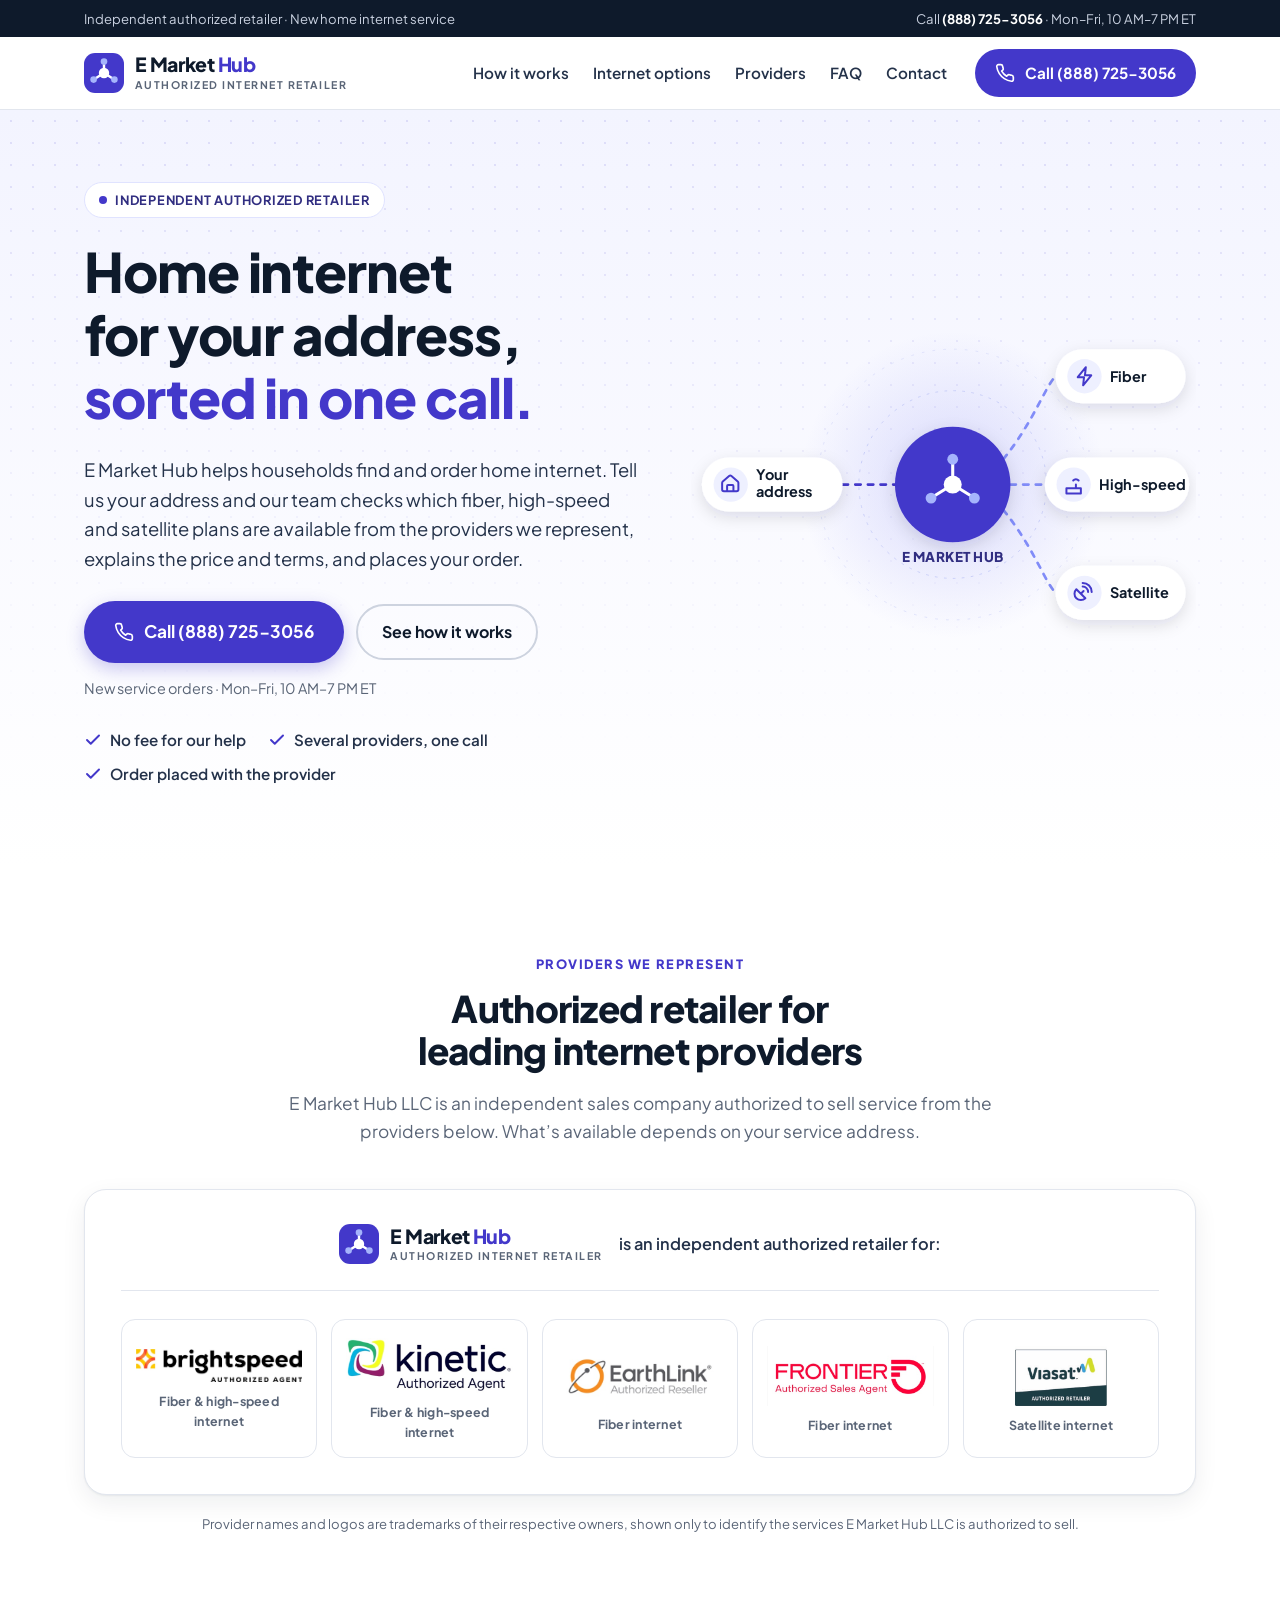
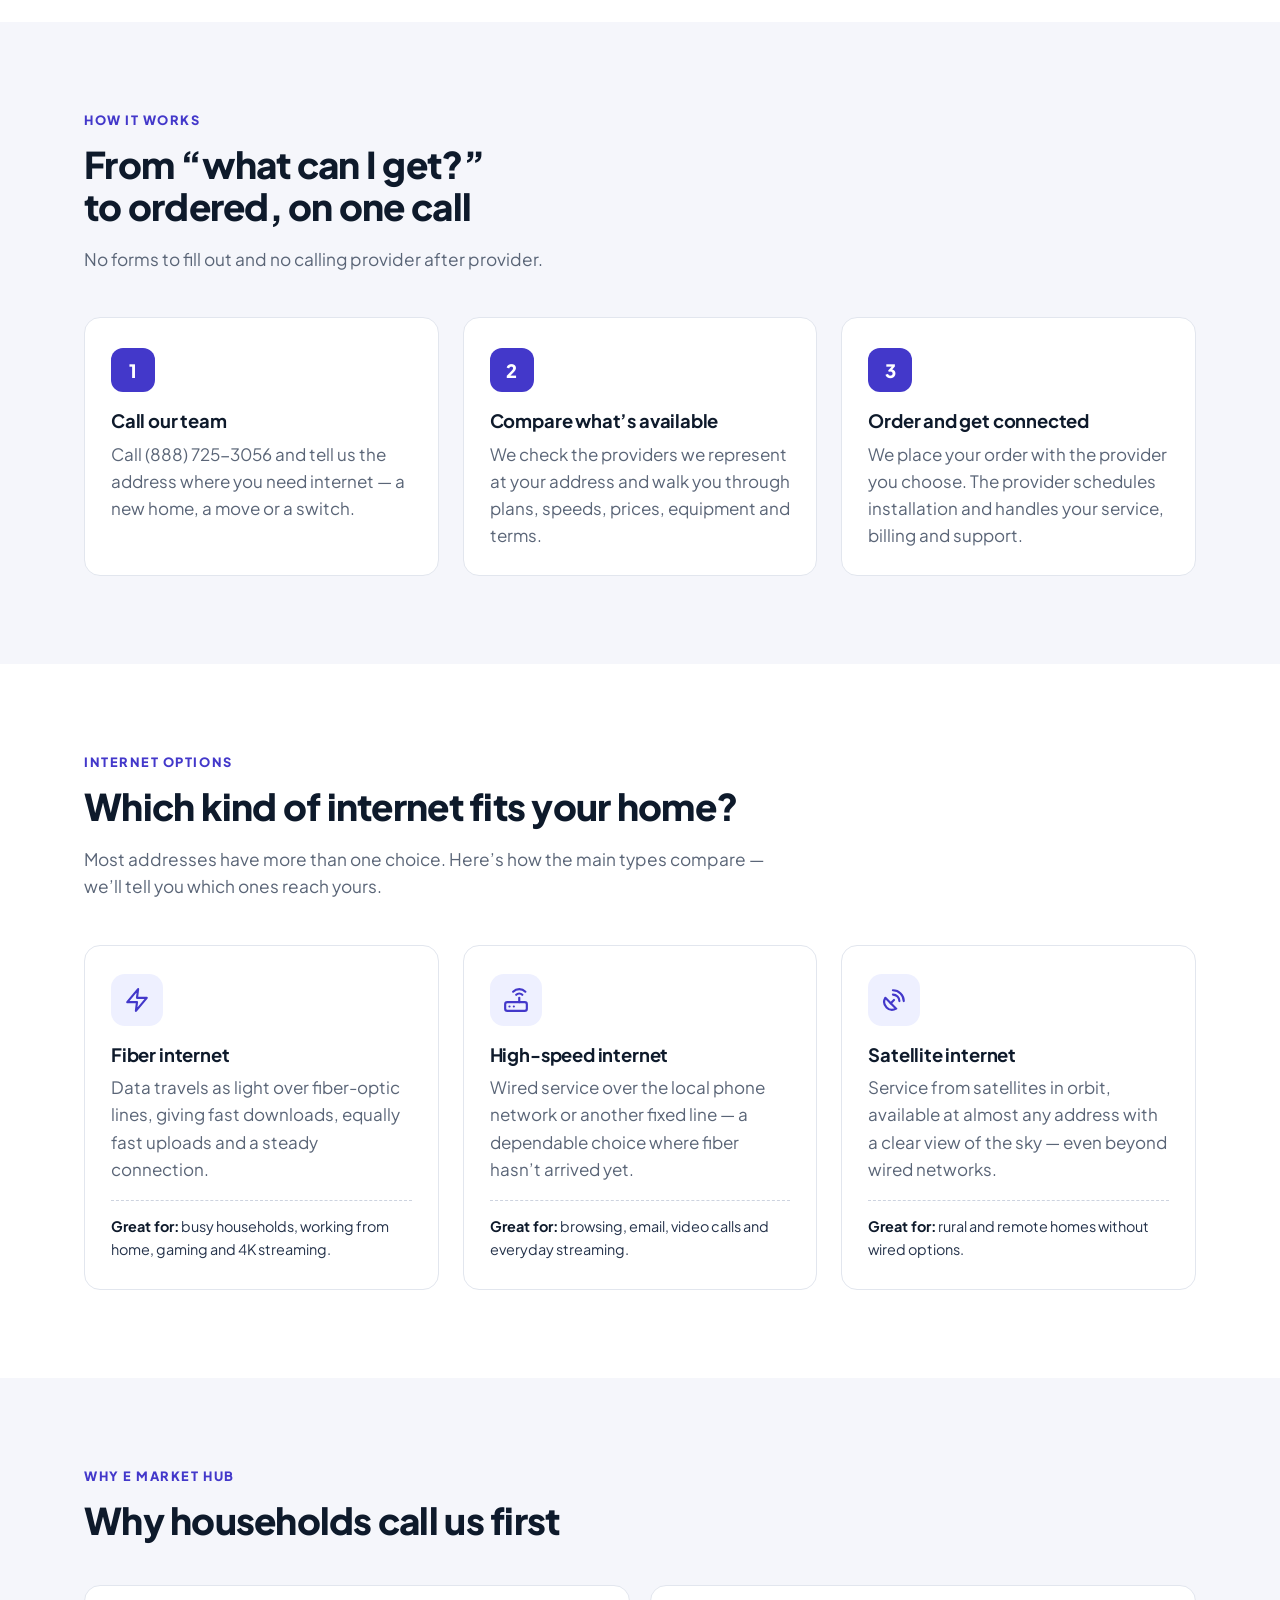
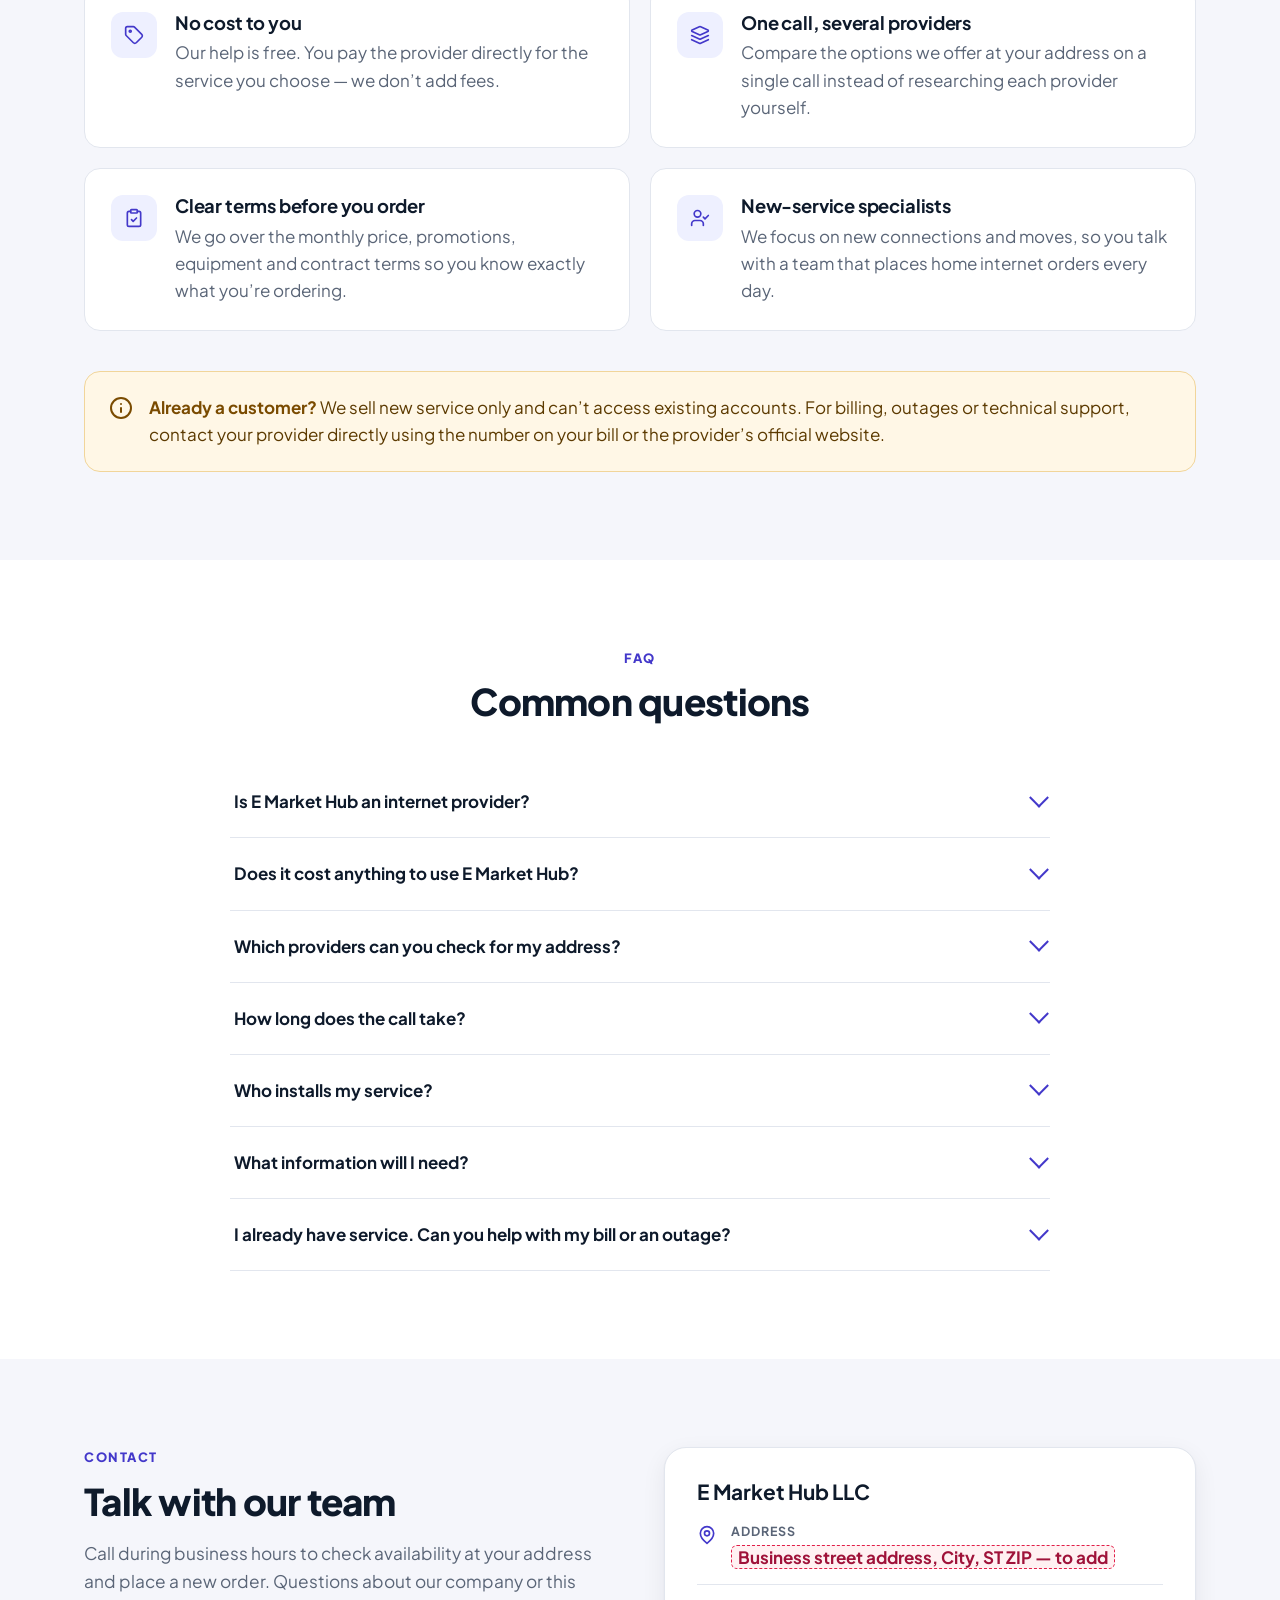
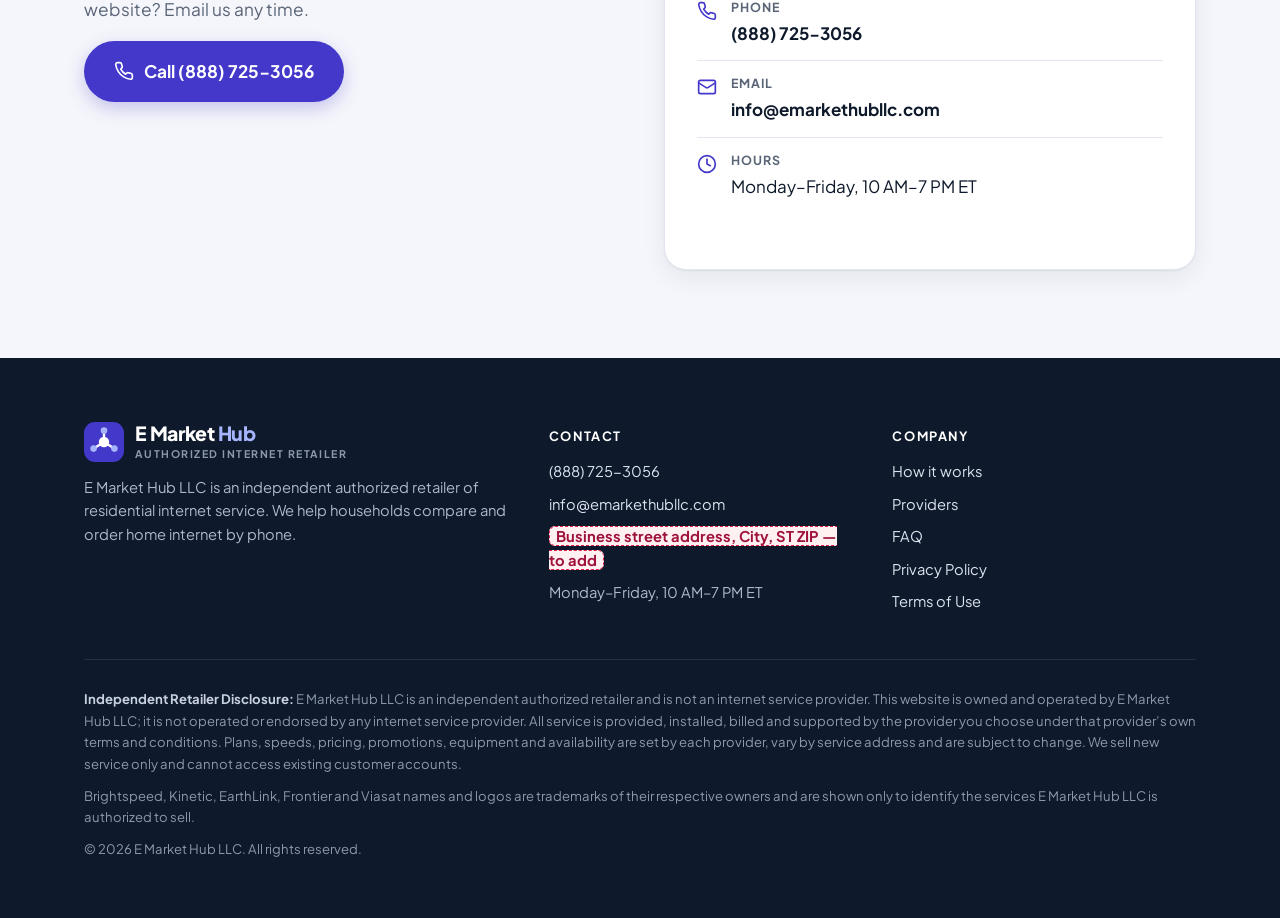
==== index.html @ 82311dfc "E Market Hub LLC retailer site (preview for PerfectVision review) Co-Authored-By: Claude Opus 5.5 <n" ====
<!doctype html>
<html lang="en">
<head>
<meta charset="utf-8">
<meta name="viewport" content="width=device-width,initial-scale=1">
<title>E Market Hub | Authorized Internet Retailer &ndash; Compare Home Internet by Phone</title>
<meta name="description" content="E Market Hub LLC is an independent authorized retailer of home internet. One call checks fiber, high-speed and satellite options at your address and places your order.">
<meta name="robots" content="noindex,nofollow">
<link rel="canonical" href="https://emarkethubllc.com/">
<meta property="og:type" content="website">
<meta property="og:site_name" content="E Market Hub">
<meta property="og:title" content="E Market Hub | Authorized Internet Retailer &ndash; Compare Home Internet by Phone">
<meta property="og:description" content="E Market Hub LLC is an independent authorized retailer of home internet. One call checks fiber, high-speed and satellite options at your address and places your order.">
<meta name="theme-color" content="#4338CA">
<link rel="icon" href="favicon.svg" type="image/svg+xml">
<link rel="preconnect" href="https://fonts.googleapis.com">
<link rel="preconnect" href="https://fonts.gstatic.com" crossorigin>
<link href="https://fonts.googleapis.com/css2?family=Plus+Jakarta+Sans:wght@400;500;600;700;800&display=swap" rel="stylesheet">
<link rel="stylesheet" href="assets/site.css?v=97d6e7c7">
</head>
<body>
<a class="skip" href="#main">Skip to content</a>
<div class="topbar"><div class="container">
  <span class="hide-sm">Independent authorized retailer &middot; New home internet service</span>
  <span>Call <a href="tel:+18887253056">(888) 725-3056</a> &middot; Mon&ndash;Fri, 10&nbsp;AM&ndash;7&nbsp;PM ET</span>
</div></div>
<header class="site-header"><div class="container">
  <a class="brand" href="index.html" aria-label="E Market Hub home"><svg viewBox="0 0 40 40" aria-hidden="true"><rect width="40" height="40" rx="11" fill="#4338CA"/><g stroke="#fff" stroke-width="2.4" stroke-linecap="round"><path d="M20 20 20 9.5M20 20 10.5 26M20 20 29.5 26"/></g><circle cx="20" cy="20" r="5.2" fill="#fff"/><g fill="#A5B4FC"><circle cx="20" cy="8.6" r="3.3"/><circle cx="9.6" cy="26.6" r="3.3"/><circle cx="30.4" cy="26.6" r="3.3"/></g></svg><span class="wm"><b>E Market <span>Hub</span></b><small>Authorized Internet Retailer</small></span></a>
  <nav class="nav" aria-label="Main">
    <a href="#how">How it works</a><a href="#options">Internet options</a><a href="#providers">Providers</a><a href="#faq">FAQ</a><a href="#contact">Contact</a>
  </nav>
  <a class="btn btn-call btn-sm" href="tel:+18887253056"><svg class="ic" viewBox="0 0 24 24" aria-hidden="true"><path d="M22 16.9v3a2 2 0 0 1-2.2 2 19.8 19.8 0 0 1-8.6-3.1 19.5 19.5 0 0 1-6-6A19.8 19.8 0 0 1 2.1 4.2 2 2 0 0 1 4.1 2h3a2 2 0 0 1 2 1.7c.1.9.4 1.8.7 2.7a2 2 0 0 1-.5 2.1L8 9.8a16 16 0 0 0 6 6l1.3-1.3a2 2 0 0 1 2.1-.5c.9.3 1.8.6 2.7.7a2 2 0 0 1 1.7 2z"/></svg><span>Call<span class="num"> (888) 725-3056</span></span></a>
</div></header>

<main id="main">
<section class="hero"><div class="container">
  <div>
    <span class="eyebrow"><i></i>Independent authorized retailer</span>
    <h1>Home internet for your address, <em>sorted in one call.</em></h1>
    <p class="lead">E Market Hub helps households find and order home internet. Tell us your address and our team checks which fiber, high-speed and satellite plans are available from the providers we represent, explains the price and terms, and places your order.</p>
    <div class="cta-row">
      <a class="btn btn-call" href="tel:+18887253056"><svg class="ic" viewBox="0 0 24 24" aria-hidden="true"><path d="M22 16.9v3a2 2 0 0 1-2.2 2 19.8 19.8 0 0 1-8.6-3.1 19.5 19.5 0 0 1-6-6A19.8 19.8 0 0 1 2.1 4.2 2 2 0 0 1 4.1 2h3a2 2 0 0 1 2 1.7c.1.9.4 1.8.7 2.7a2 2 0 0 1-.5 2.1L8 9.8a16 16 0 0 0 6 6l1.3-1.3a2 2 0 0 1 2.1-.5c.9.3 1.8.6 2.7.7a2 2 0 0 1 1.7 2z"/></svg><span>Call (888) 725-3056</span></a>
      <a class="btn btn-ghost" href="#how">See how it works</a>
    </div>
    <p class="cta-note">New service orders &middot; Mon&ndash;Fri, 10&nbsp;AM&ndash;7&nbsp;PM ET</p>
    <ul class="trust">
      <li><svg class="ic" viewBox="0 0 24 24" aria-hidden="true"><path d="M20 6 9 17l-5-5"/></svg>No fee for our help</li>
      <li><svg class="ic" viewBox="0 0 24 24" aria-hidden="true"><path d="M20 6 9 17l-5-5"/></svg>Several providers, one call</li>
      <li><svg class="ic" viewBox="0 0 24 24" aria-hidden="true"><path d="M20 6 9 17l-5-5"/></svg>Order placed with the provider</li>
    </ul>
  </div>
  <svg class="hub-art" viewBox="0 0 560 440" role="img" aria-labelledby="hubt">
  <title id="hubt">E Market Hub connects your address to fiber, high-speed and satellite internet options</title>
  <defs>
    <filter id="sh" x="-20%" y="-30%" width="140%" height="170%"><feDropShadow dx="0" dy="6" stdDeviation="9" flood-color="#0E1A2B" flood-opacity=".12"/></filter>
    <radialGradient id="glow" cx="50%" cy="50%" r="50%"><stop offset="0" stop-color="#6366F1" stop-opacity=".22"/><stop offset="1" stop-color="#6366F1" stop-opacity="0"/></radialGradient>
  </defs>
  <circle cx="290" cy="220" r="170" fill="url(#glow)"/>
  <circle cx="290" cy="220" r="104" fill="none" stroke="#C7CCF8" stroke-dasharray="3 7"/>
  <circle cx="290" cy="220" r="150" fill="none" stroke="#DDE0FB" stroke-dasharray="3 9"/>
  <g fill="none" stroke-width="3" stroke-linecap="round">
    <path class="flow" d="M168 220 H226" stroke="#4338CA"/>
    <path class="flow" d="M346 192 C380 150 392 112 404 100" stroke="#818CF8"/>
    <path class="flow" d="M354 220 H392" stroke="#818CF8"/>
    <path class="flow" d="M346 248 C380 290 392 328 404 340" stroke="#818CF8"/>
  </g>
  <g filter="url(#sh)">
    <rect x="12" y="190" width="156" height="60" rx="30" fill="#fff"/>
    <rect x="404" y="70" width="144" height="60" rx="30" fill="#fff"/>
    <rect x="392" y="190" width="160" height="60" rx="30" fill="#fff"/>
    <rect x="404" y="310" width="144" height="60" rx="30" fill="#fff"/>
    <circle cx="290" cy="220" r="64" fill="#4338CA"/>
  </g>
  <g fill="none" stroke-linecap="round" stroke-linejoin="round" stroke-width="2.2">
    <circle cx="44" cy="220" r="19" fill="#EEF0FF" stroke="none"/>
    <path d="M47.5 228v-6a1 1 0 0 0-1-1h-5a1 1 0 0 0-1 1v6M35 218.5a2 2 0 0 1 .7-1.5l7-6a2 2 0 0 1 2.6 0l7 6a2 2 0 0 1 .7 1.5V226a2 2 0 0 1-2 2H37a2 2 0 0 1-2-2z" stroke="#4338CA" transform="translate(-0.5 -0.5)"/>
    <circle cx="436" cy="100" r="19" fill="#EEF0FF" stroke="none"/>
    <path d="m437.5 90-9 11h7l-1 9 9-11h-7l1-9z" stroke="#4338CA"/>
    <circle cx="424" cy="220" r="19" fill="#EEF0FF" stroke="none"/>
    <path d="M416 224h16v6h-16zM426.5 220v4M429.5 215.5a4 4 0 0 0-6 0" stroke="#4338CA"/>
    <circle cx="436" cy="340" r="19" fill="#EEF0FF" stroke="none"/>
    <path d="M428 337a7 7 0 0 0 10 10ZM433 342l3-3M441 340a6 6 0 0 0-6-6M445 340a10 10 0 0 0-10-10" stroke="#4338CA" transform="translate(-1 -1)"/>
  </g>
  <g font-family="Plus Jakarta Sans, system-ui, sans-serif" font-weight="700" font-size="16" fill="#0E1A2B">
    <text x="72" y="215">Your</text><text x="72" y="234">address</text>
    <text x="464" y="106">Fiber</text>
    <text x="452" y="226">High-speed</text>
    <text x="464" y="346">Satellite</text>
  </g>
  <g stroke="#fff" stroke-width="3.4" stroke-linecap="round"><path d="M290 220V196M290 220 269 233M290 220 311 233"/></g>
  <circle cx="290" cy="220" r="10" fill="#fff"/>
  <g fill="#A5B4FC"><circle cx="290" cy="192" r="6"/><circle cx="266" cy="235" r="6"/><circle cx="314" cy="235" r="6"/></g>
  <text x="290" y="306" text-anchor="middle" font-family="Plus Jakarta Sans, system-ui, sans-serif" font-weight="800" font-size="15" fill="#312E81" letter-spacing=".5">E MARKET HUB</text>
</svg>
</div></section>

<section class="sec" id="providers"><div class="container">
  <div class="sec-head center">
    <span class="kicker">Providers we represent</span>
    <h2>Authorized retailer for leading internet providers</h2>
    <p>E Market Hub LLC is an independent sales company authorized to sell service from the providers below. What&rsquo;s available depends on your service address.</p>
  </div>
  <div class="endorse">
    <div class="endorse-id">
      <a class="brand" href="index.html" aria-label="E Market Hub home"><svg viewBox="0 0 40 40" aria-hidden="true"><rect width="40" height="40" rx="11" fill="#4338CA"/><g stroke="#fff" stroke-width="2.4" stroke-linecap="round"><path d="M20 20 20 9.5M20 20 10.5 26M20 20 29.5 26"/></g><circle cx="20" cy="20" r="5.2" fill="#fff"/><g fill="#A5B4FC"><circle cx="20" cy="8.6" r="3.3"/><circle cx="9.6" cy="26.6" r="3.3"/><circle cx="30.4" cy="26.6" r="3.3"/></g></svg><span class="wm"><b>E Market <span>Hub</span></b><small>Authorized Internet Retailer</small></span></a>
      <p>is an independent authorized retailer for:</p>
    </div>
    <ul class="badges">
      <li class="badge"><img src="assets/partners/brightspeed.jpg" alt="Brightspeed Authorized Agent" loading="lazy"><span>Fiber &amp; high-speed internet</span></li>
      <li class="badge"><img src="assets/partners/kinetic.jpg" alt="Kinetic Authorized Agent" loading="lazy"><span>Fiber &amp; high-speed internet</span></li>
      <li class="badge"><img src="assets/partners/earthlink.jpg" alt="EarthLink Authorized Reseller" loading="lazy"><span>Fiber internet</span></li>
      <li class="badge"><img src="assets/partners/frontier.jpg" alt="Frontier Authorized Sales Agent" loading="lazy"><span>Fiber internet</span></li>
      <li class="badge"><img src="assets/partners/viasat.jpg" alt="Viasat Authorized Retailer" loading="lazy"><span>Satellite internet</span></li>
    </ul>
  </div>
  <p class="fine" style="text-align:center">Provider names and logos are trademarks of their respective owners, shown only to identify the services E Market Hub LLC is authorized to sell.</p>
</div></section>

<section class="sec sec-soft" id="how"><div class="container">
  <div class="sec-head">
    <span class="kicker">How it works</span>
    <h2>From &ldquo;what can I get?&rdquo; to ordered, on one call</h2>
    <p>No forms to fill out and no calling provider after provider.</p>
  </div>
  <ol class="steps">
    <li class="step"><h3>Call our team</h3><p>Call (888) 725-3056 and tell us the address where you need internet &mdash; a new home, a move or a switch.</p></li>
    <li class="step"><h3>Compare what&rsquo;s available</h3><p>We check the providers we represent at your address and walk you through plans, speeds, prices, equipment and terms.</p></li>
    <li class="step"><h3>Order and get connected</h3><p>We place your order with the provider you choose. The provider schedules installation and handles your service, billing and support.</p></li>
  </ol>
</div></section>

<section class="sec" id="options"><div class="container">
  <div class="sec-head">
    <span class="kicker">Internet options</span>
    <h2>Which kind of internet fits your home?</h2>
    <p>Most addresses have more than one choice. Here&rsquo;s how the main types compare &mdash; we&rsquo;ll tell you which ones reach yours.</p>
  </div>
  <div class="types">
    <article class="type"><span class="tic"><svg class="ic" viewBox="0 0 24 24" aria-hidden="true"><path d="M13 2 3 14h9l-1 8 10-12h-9l1-8z"/></svg></span><h3>Fiber internet</h3>
      <p>Data travels as light over fiber-optic lines, giving fast downloads, equally fast uploads and a steady connection.</p>
      <p class="best"><b>Great for:</b> busy households, working from home, gaming and 4K streaming.</p></article>
    <article class="type"><span class="tic"><svg class="ic" viewBox="0 0 24 24" aria-hidden="true"><rect width="20" height="8" x="2" y="14" rx="2"/><path d="M6.01 18H6"/><path d="M10.01 18H10"/><path d="M15 10v4"/><path d="M17.84 7.17a4 4 0 0 0-5.66 0"/><path d="M20.66 4.34a8 8 0 0 0-11.31 0"/></svg></span><h3>High-speed internet</h3>
      <p>Wired service over the local phone network or another fixed line &mdash; a dependable choice where fiber hasn&rsquo;t arrived yet.</p>
      <p class="best"><b>Great for:</b> browsing, email, video calls and everyday streaming.</p></article>
    <article class="type"><span class="tic"><svg class="ic" viewBox="0 0 24 24" aria-hidden="true"><path d="M4 10a7.31 7.31 0 0 0 10 10Z"/><path d="m9 15 3-3"/><path d="M17 13a6 6 0 0 0-6-6"/><path d="M21 13A10 10 0 0 0 11 3"/></svg></span><h3>Satellite internet</h3>
      <p>Service from satellites in orbit, available at almost any address with a clear view of the sky &mdash; even beyond wired networks.</p>
      <p class="best"><b>Great for:</b> rural and remote homes without wired options.</p></article>
  </div>
</div></section>

<section class="sec sec-soft" id="why"><div class="container">
  <div class="sec-head">
    <span class="kicker">Why E Market Hub</span>
    <h2>Why households call us first</h2>
  </div>
  <div class="why">
    <div class="why-item"><span class="tic"><svg class="ic" viewBox="0 0 24 24" aria-hidden="true"><path d="M12.6 2.6A2 2 0 0 0 11.2 2H4a2 2 0 0 0-2 2v7.2a2 2 0 0 0 .6 1.4l8.7 8.7a2.4 2.4 0 0 0 3.4 0l6.6-6.6a2.4 2.4 0 0 0 0-3.4z"/><circle cx="7.5" cy="7.5" r="1.2"/></svg></span><div><h3>No cost to you</h3><p>Our help is free. You pay the provider directly for the service you choose &mdash; we don&rsquo;t add fees.</p></div></div>
    <div class="why-item"><span class="tic"><svg class="ic" viewBox="0 0 24 24" aria-hidden="true"><path d="M12.8 2.2a2 2 0 0 0-1.6 0L2.6 6.1a1 1 0 0 0 0 1.8l8.6 3.9a2 2 0 0 0 1.6 0l8.6-3.9a1 1 0 0 0 0-1.8Z"/><path d="m22 17.6-9.2 4.2a2 2 0 0 1-1.6 0L2 17.6"/><path d="m22 12.6-9.2 4.2a2 2 0 0 1-1.6 0L2 12.6"/></svg></span><div><h3>One call, several providers</h3><p>Compare the options we offer at your address on a single call instead of researching each provider yourself.</p></div></div>
    <div class="why-item"><span class="tic"><svg class="ic" viewBox="0 0 24 24" aria-hidden="true"><rect width="8" height="4" x="8" y="2" rx="1"/><path d="M16 4h2a2 2 0 0 1 2 2v14a2 2 0 0 1-2 2H6a2 2 0 0 1-2-2V6a2 2 0 0 1 2-2h2"/><path d="m9 14 2 2 4-4"/></svg></span><div><h3>Clear terms before you order</h3><p>We go over the monthly price, promotions, equipment and contract terms so you know exactly what you&rsquo;re ordering.</p></div></div>
    <div class="why-item"><span class="tic"><svg class="ic" viewBox="0 0 24 24" aria-hidden="true"><path d="M16 21v-2a4 4 0 0 0-4-4H6a4 4 0 0 0-4 4v2"/><circle cx="9" cy="7" r="4"/><path d="m16 11 2 2 4-4"/></svg></span><div><h3>New-service specialists</h3><p>We focus on new connections and moves, so you talk with a team that places home internet orders every day.</p></div></div>
  </div>
  <div class="note" role="note"><svg class="ic" viewBox="0 0 24 24" aria-hidden="true"><circle cx="12" cy="12" r="10"/><path d="M12 16v-4"/><path d="M12 8h.01"/></svg><p><strong>Already a customer?</strong> We sell new service only and can&rsquo;t access existing accounts. For billing, outages or technical support, contact your provider directly using the number on your bill or the provider&rsquo;s official website.</p></div>
</div></section>

<section class="sec" id="faq"><div class="container">
  <div class="sec-head center">
    <span class="kicker">FAQ</span>
    <h2>Common questions</h2>
  </div>
  <div class="faq">
    <details><summary>Is E Market Hub an internet provider?</summary><p>No. E Market Hub LLC is an independent authorized retailer &mdash; a sales company. The provider you choose supplies, installs, bills and supports your service under its own terms.</p></details>
    <details><summary>Does it cost anything to use E Market Hub?</summary><p>No. There is no charge for our help. You pay only the provider for the service you order, at the provider&rsquo;s own price.</p></details>
    <details><summary>Which providers can you check for my address?</summary><p>We check every provider we&rsquo;re authorized to sell, including the providers shown on this page. Which of them can serve you depends on your exact service address, so we check it on the call.</p></details>
    <details><summary>How long does the call take?</summary><p>An availability check usually takes just a few minutes. If you decide to order, we complete the order with you on the same call.</p></details>
    <details><summary>Who installs my service?</summary><p>The provider. After your order is placed, the provider confirms your installation or activation details and sets up your service.</p></details>
    <details><summary>What information will I need?</summary><p>Your service address and contact details. To place an order, providers also ask for information such as your name, phone and email, and some providers verify identity or credit before activating service.</p></details>
    <details><summary>I already have service. Can you help with my bill or an outage?</summary><p>We sell new service only and can&rsquo;t access existing accounts. For billing, outages or technical support, please contact your provider directly using the number on your bill or the provider&rsquo;s official website.</p></details>
  </div>
</div></section>

<section class="sec sec-soft" id="contact"><div class="container contact">
  <div>
    <span class="kicker">Contact</span>
    <h2>Talk with our team</h2>
    <p class="lead">Call during business hours to check availability at your address and place a new order. Questions about our company or this website? Email us any time.</p>
    <a class="btn btn-call" href="tel:+18887253056"><svg class="ic" viewBox="0 0 24 24" aria-hidden="true"><path d="M22 16.9v3a2 2 0 0 1-2.2 2 19.8 19.8 0 0 1-8.6-3.1 19.5 19.5 0 0 1-6-6A19.8 19.8 0 0 1 2.1 4.2 2 2 0 0 1 4.1 2h3a2 2 0 0 1 2 1.7c.1.9.4 1.8.7 2.7a2 2 0 0 1-.5 2.1L8 9.8a16 16 0 0 0 6 6l1.3-1.3a2 2 0 0 1 2.1-.5c.9.3 1.8.6 2.7.7a2 2 0 0 1 1.7 2z"/></svg><span>Call (888) 725-3056</span></a>
  </div>
  <div class="card">
    <h3>E Market Hub LLC</h3>
    <ul class="clist">
      <li><svg class="ic" viewBox="0 0 24 24" aria-hidden="true"><path d="M20 10c0 6-8 12-8 12s-8-6-8-12a8 8 0 0 1 16 0Z"/><circle cx="12" cy="10" r="3"/></svg><div><b>Address</b><span class="todo">Business street address, City, ST ZIP &mdash; to add</span></div></li>
      <li><svg class="ic" viewBox="0 0 24 24" aria-hidden="true"><path d="M22 16.9v3a2 2 0 0 1-2.2 2 19.8 19.8 0 0 1-8.6-3.1 19.5 19.5 0 0 1-6-6A19.8 19.8 0 0 1 2.1 4.2 2 2 0 0 1 4.1 2h3a2 2 0 0 1 2 1.7c.1.9.4 1.8.7 2.7a2 2 0 0 1-.5 2.1L8 9.8a16 16 0 0 0 6 6l1.3-1.3a2 2 0 0 1 2.1-.5c.9.3 1.8.6 2.7.7a2 2 0 0 1 1.7 2z"/></svg><div><b>Phone</b><a href="tel:+18887253056">(888) 725-3056</a></div></li>
      <li><svg class="ic" viewBox="0 0 24 24" aria-hidden="true"><rect width="20" height="16" x="2" y="4" rx="2"/><path d="m22 7-8.97 5.7a1.94 1.94 0 0 1-2.06 0L2 7"/></svg><div><b>Email</b><a href="mailto:info@emarkethubllc.com">info@emarkethubllc.com</a></div></li>
      <li><svg class="ic" viewBox="0 0 24 24" aria-hidden="true"><circle cx="12" cy="12" r="10"/><path d="M12 6v6l4 2"/></svg><div><b>Hours</b>Monday&ndash;Friday, 10&nbsp;AM&ndash;7&nbsp;PM ET</div></li>
    </ul>
  </div>
</div></section>
</main>
<footer class="site-footer"><div class="container">
  <div class="foot-top">
    <div>
      <a class="brand" href="index.html" aria-label="E Market Hub home"><svg viewBox="0 0 40 40" aria-hidden="true"><rect width="40" height="40" rx="11" fill="#4338CA"/><g stroke="#fff" stroke-width="2.4" stroke-linecap="round"><path d="M20 20 20 9.5M20 20 10.5 26M20 20 29.5 26"/></g><circle cx="20" cy="20" r="5.2" fill="#fff"/><g fill="#A5B4FC"><circle cx="20" cy="8.6" r="3.3"/><circle cx="9.6" cy="26.6" r="3.3"/><circle cx="30.4" cy="26.6" r="3.3"/></g></svg><span class="wm"><b>E Market <span>Hub</span></b><small>Authorized Internet Retailer</small></span></a>
      <p>E Market Hub LLC is an independent authorized retailer of residential internet service. We help households compare and order home internet by phone.</p>
    </div>
    <div>
      <h4>Contact</h4>
      <ul>
        <li><a href="tel:+18887253056">(888) 725-3056</a></li>
        <li><a href="mailto:info@emarkethubllc.com">info@emarkethubllc.com</a></li>
        <li><span class="todo">Business street address, City, ST ZIP &mdash; to add</span></li>
        <li>Monday&ndash;Friday, 10&nbsp;AM&ndash;7&nbsp;PM ET</li>
      </ul>
    </div>
    <div>
      <h4>Company</h4>
      <ul>
        <li><a href="index.html#how">How it works</a></li>
        <li><a href="index.html#providers">Providers</a></li>
        <li><a href="index.html#faq">FAQ</a></li>
        <li><a href="privacy.html">Privacy Policy</a></li>
        <li><a href="terms.html">Terms of Use</a></li>
      </ul>
    </div>
  </div>
  <div class="disclose">
    <p><strong>Independent Retailer Disclosure:</strong> E Market Hub LLC is an independent authorized retailer and is not an internet service provider. This website is owned and operated by E Market Hub LLC; it is not operated or endorsed by any internet service provider. All service is provided, installed, billed and supported by the provider you choose under that provider&rsquo;s own terms and conditions. Plans, speeds, pricing, promotions, equipment and availability are set by each provider, vary by service address and are subject to change. We sell new service only and cannot access existing customer accounts.</p>
    <p>Brightspeed, Kinetic, EarthLink, Frontier and Viasat names and logos are trademarks of their respective owners and are shown only to identify the services E Market Hub LLC is authorized to sell.</p>
    <p>&copy; 2026 E Market Hub LLC. All rights reserved.</p>
  </div>
</div></footer>
<div class="callbar"><a class="btn btn-call" href="tel:+18887253056"><svg class="ic" viewBox="0 0 24 24" aria-hidden="true"><path d="M22 16.9v3a2 2 0 0 1-2.2 2 19.8 19.8 0 0 1-8.6-3.1 19.5 19.5 0 0 1-6-6A19.8 19.8 0 0 1 2.1 4.2 2 2 0 0 1 4.1 2h3a2 2 0 0 1 2 1.7c.1.9.4 1.8.7 2.7a2 2 0 0 1-.5 2.1L8 9.8a16 16 0 0 0 6 6l1.3-1.3a2 2 0 0 1 2.1-.5c.9.3 1.8.6 2.7.7a2 2 0 0 1 1.7 2z"/></svg><span>Call (888) 725-3056</span></a></div>
</body>
</html>
---- assets/site.css ----
/* E Market Hub LLC — retailer brand stylesheet (own identity; not modeled on any provider's look) */
:root{
  --ink:#0E1A2B; --ink-2:#24324A; --muted:#5A6577; --line:#E2E6EE; --line-2:#CDD3DF;
  --bg:#FFFFFF; --bg-soft:#F5F6FB; --bg-tint:#EEF0FF;
  --brand:#4338CA; --brand-dark:#3730A3; --brand-ink:#312E81; --brand-soft:#E0E3FF;
  --note:#FFF7E6; --note-line:#F1D59A; --note-ink:#7A4B00;
  --radius:16px; --shadow:0 1px 2px rgba(14,26,43,.06),0 8px 24px rgba(14,26,43,.07);
  --font:'Plus Jakarta Sans',system-ui,-apple-system,'Segoe UI',Roboto,Arial,sans-serif;
}
*{box-sizing:border-box}
html{scroll-behavior:smooth;-webkit-text-size-adjust:100%}
body{margin:0;background:var(--bg);color:var(--ink);font-family:var(--font);font-size:17px;line-height:1.6;-webkit-font-smoothing:antialiased;overflow-x:hidden}
img{max-width:100%;height:auto;display:block}
a{color:var(--brand)}
h1,h2,h3{line-height:1.15;letter-spacing:-.02em;margin:0 0 .5em;text-wrap:balance}
h1{font-size:clamp(2.1rem,4.6vw,3.4rem);font-weight:800}
h2{font-size:clamp(1.65rem,3vw,2.3rem);font-weight:800}
h3{font-size:1.15rem;font-weight:700;letter-spacing:-.01em}
p{margin:0 0 1em}
.container{width:100%;max-width:1160px;margin:0 auto;padding:0 24px}
.ic{width:20px;height:20px;flex:none;fill:none;stroke:currentColor;stroke-width:2;stroke-linecap:round;stroke-linejoin:round}
.skip{position:absolute;left:-999px;top:8px;background:var(--ink);color:#fff;padding:8px 14px;border-radius:8px;z-index:100}
.skip:focus{left:8px}
:focus-visible{outline:3px solid var(--brand);outline-offset:3px;border-radius:6px}

/* Top bar + header */
.topbar{background:var(--ink);color:#C9D1E0;font-size:.82rem}
.topbar .container{display:flex;justify-content:space-between;gap:16px;padding-top:8px;padding-bottom:8px}
.topbar a{color:#fff;font-weight:700;text-decoration:none}
.site-header{position:sticky;top:0;z-index:50;background:rgba(255,255,255,.92);backdrop-filter:saturate(1.4) blur(10px);-webkit-backdrop-filter:saturate(1.4) blur(10px);border-bottom:1px solid var(--line)}
.site-header .container{display:flex;align-items:center;gap:28px;height:72px}
.brand{display:flex;align-items:center;gap:11px;text-decoration:none;color:var(--ink);flex:none}
.brand svg{width:40px;height:40px;flex:none}
.brand .wm{display:flex;flex-direction:column;line-height:1}
.brand .wm b{font-size:1.22rem;font-weight:800;letter-spacing:-.03em}
.brand .wm b span{color:var(--brand)}
.brand .wm small{font-size:.66rem;font-weight:700;letter-spacing:.14em;text-transform:uppercase;color:var(--muted);margin-top:5px}
.nav{display:flex;gap:24px;margin-left:auto}
.nav a{color:var(--ink-2);text-decoration:none;font-weight:600;font-size:.95rem;white-space:nowrap}
.nav a:hover{color:var(--brand)}

/* Buttons */
.btn{display:inline-flex;align-items:center;justify-content:center;gap:10px;font-family:inherit;font-weight:700;text-decoration:none;border-radius:999px;border:2px solid transparent;cursor:pointer;transition:background .15s,color .15s,border-color .15s,transform .15s;white-space:nowrap}
.btn-call{background:var(--brand);color:#fff;padding:15px 28px;font-size:1.08rem;box-shadow:0 6px 18px rgba(67,56,202,.28)}
.btn-call:hover{background:var(--brand-dark);transform:translateY(-1px)}
.btn-ghost{background:transparent;color:var(--ink);border-color:var(--line-2);padding:13px 24px;font-size:1rem}
.btn-ghost:hover{border-color:var(--ink)}
.btn-sm{padding:10px 18px;font-size:.95rem;box-shadow:none}

/* Hero */
.hero{position:relative;background:linear-gradient(180deg,#F3F4FF 0%,#FFFFFF 100%);overflow:hidden}
.hero::before{content:"";position:absolute;inset:0;background-image:radial-gradient(rgba(67,56,202,.13) 1px,transparent 1px);background-size:22px 22px;-webkit-mask-image:linear-gradient(180deg,#000 0%,transparent 85%);mask-image:linear-gradient(180deg,#000 0%,transparent 85%);pointer-events:none}
.hero .container{position:relative;display:grid;grid-template-columns:1.05fr .95fr;gap:48px;align-items:center;padding-top:72px;padding-bottom:80px}
.eyebrow{display:inline-flex;align-items:center;gap:8px;background:#fff;border:1px solid var(--brand-soft);color:var(--brand-ink);font-weight:700;font-size:.8rem;letter-spacing:.06em;text-transform:uppercase;padding:7px 14px;border-radius:999px;margin-bottom:22px}
.eyebrow i{width:8px;height:8px;border-radius:50%;background:var(--brand);display:block}
.hero h1 em{font-style:normal;color:var(--brand)}
.hero .lead{font-size:1.15rem;color:var(--ink-2);max-width:560px;margin-bottom:28px}
.cta-row{display:flex;flex-wrap:wrap;gap:12px;align-items:center}
.cta-note{margin:14px 0 0;font-size:.9rem;color:var(--muted)}
.trust{list-style:none;padding:0;margin:28px 0 0;display:flex;flex-wrap:wrap;gap:10px 22px}
.trust li{display:flex;align-items:center;gap:8px;font-weight:600;font-size:.95rem;color:var(--ink-2)}
.trust .ic{width:18px;height:18px;color:var(--brand);stroke-width:2.6}
.hub-art{width:100%;max-width:560px;justify-self:end}
.hub-art .flow{stroke-dasharray:6 8;animation:flow 1.6s linear infinite}
@keyframes flow{to{stroke-dashoffset:-28}}
@media (prefers-reduced-motion:reduce){.hub-art .flow{animation:none}html{scroll-behavior:auto}}

/* Sections */
section{scroll-margin-top:84px}
.sec{padding:88px 0}
.sec-soft{background:var(--bg-soft)}
.sec-head{max-width:720px;margin:0 0 44px}
.sec-head.center{margin-left:auto;margin-right:auto;text-align:center}
.kicker{display:block;font-size:.8rem;font-weight:800;letter-spacing:.12em;text-transform:uppercase;color:var(--brand);margin-bottom:12px}
.sec-head p{color:var(--muted);font-size:1.08rem;margin:0}

/* Authorized providers */
.endorse{background:#fff;border:1px solid var(--line);border-radius:22px;padding:34px 36px 36px;box-shadow:var(--shadow)}
.endorse-id{display:flex;align-items:center;justify-content:center;flex-wrap:wrap;gap:10px 16px;padding-bottom:26px;margin-bottom:28px;border-bottom:1px solid var(--line)}
.endorse-id p{margin:0;color:var(--ink-2);font-weight:600;font-size:1.02rem}
.badges{display:flex;flex-wrap:wrap;justify-content:center;gap:14px;list-style:none;padding:0;margin:0}
.badge{flex:1 1 170px;max-width:205px;display:flex;flex-direction:column;align-items:center;justify-content:center;gap:10px;border:1px solid var(--line);border-radius:14px;padding:18px 14px 14px;background:#fff;min-height:132px}
.badge img{max-height:60px;width:auto;max-width:100%;object-fit:contain}
.badge span{font-size:.78rem;font-weight:700;color:var(--muted);text-align:center;letter-spacing:.02em}
.fine{font-size:.82rem;color:var(--muted);margin:18px 0 0}

/* Steps */
.steps{display:grid;grid-template-columns:repeat(3,1fr);gap:24px;counter-reset:s;list-style:none;padding:0;margin:0}
.step{position:relative;background:#fff;border:1px solid var(--line);border-radius:var(--radius);padding:30px 26px 26px}
.step::before{counter-increment:s;content:counter(s);display:grid;place-items:center;width:44px;height:44px;border-radius:12px;background:var(--brand);color:#fff;font-weight:800;font-size:1.15rem;margin-bottom:18px}
.step p{color:var(--muted);margin:0}

/* Internet types */
.types{display:grid;grid-template-columns:repeat(3,1fr);gap:24px}
.type{background:#fff;border:1px solid var(--line);border-radius:var(--radius);padding:28px 26px;display:flex;flex-direction:column}
.type .tic{display:grid;place-items:center;width:52px;height:52px;border-radius:14px;background:var(--bg-tint);color:var(--brand);margin-bottom:18px}
.type .tic .ic{width:26px;height:26px}
.type p{color:var(--muted)}
.type .best{margin-top:auto;padding-top:14px;border-top:1px dashed var(--line-2);font-size:.9rem;color:var(--ink-2);margin-bottom:0}
.type .best b{color:var(--ink)}

/* Why */
.why{display:grid;grid-template-columns:repeat(2,1fr);gap:20px}
.why-item{display:flex;gap:18px;background:#fff;border:1px solid var(--line);border-radius:var(--radius);padding:26px}
.why-item .tic{display:grid;place-items:center;width:46px;height:46px;border-radius:12px;background:var(--bg-tint);color:var(--brand);flex:none}
.why-item p{color:var(--muted);margin:0}
.why-item h3{margin-bottom:.35em}

/* Existing-customer note */
.note{display:flex;gap:16px;align-items:flex-start;background:var(--note);border:1px solid var(--note-line);color:var(--note-ink);border-radius:var(--radius);padding:22px 24px;margin-top:40px}
.note .ic{width:24px;height:24px;margin-top:2px}
.note p{margin:0;color:#5C3A00}
.note strong{color:var(--note-ink)}

/* FAQ */
.faq{max-width:820px;margin:0 auto}
.faq details{border-bottom:1px solid var(--line)}
.faq summary{list-style:none;cursor:pointer;display:flex;justify-content:space-between;align-items:center;gap:20px;padding:22px 4px;font-weight:700;font-size:1.06rem}
.faq summary::-webkit-details-marker{display:none}
.faq summary::after{content:"";width:12px;height:12px;flex:none;border-right:2.5px solid var(--brand);border-bottom:2.5px solid var(--brand);transform:rotate(45deg) translate(-3px,-3px);transition:transform .2s}
.faq details[open] summary::after{transform:rotate(-135deg) translate(-3px,-3px)}
.faq details p{color:var(--muted);padding:0 4px 22px;margin:0;max-width:720px}

/* Contact */
.contact{display:grid;grid-template-columns:1fr 1fr;gap:48px;align-items:start}
.contact .lead{color:var(--muted);font-size:1.08rem}
.card{background:#fff;border:1px solid var(--line);border-radius:22px;padding:32px;box-shadow:var(--shadow)}
.card h3{font-size:1.3rem;margin-bottom:18px}
.clist{list-style:none;padding:0;margin:0 0 24px}
.clist li{display:flex;gap:14px;padding:13px 0;border-top:1px solid var(--line)}
.clist li:first-child{border-top:0;padding-top:0}
.clist .ic{color:var(--brand);margin-top:3px}
.clist b{display:block;font-size:.78rem;letter-spacing:.08em;text-transform:uppercase;color:var(--muted);margin-bottom:2px}
.clist a{color:var(--ink);font-weight:700;text-decoration:none}
.clist a:hover{color:var(--brand)}
.todo{background:#FFF1F2;border:1px dashed #E11D48;color:#9F1239;border-radius:6px;padding:0 6px;font-weight:700}

/* Footer */
.site-footer{background:var(--ink);color:#AEB8CA;padding:64px 0 48px;font-size:.92rem}
.foot-top{display:grid;grid-template-columns:1.4fr 1fr 1fr;gap:40px;padding-bottom:36px;border-bottom:1px solid rgba(255,255,255,.1)}
.site-footer .brand{color:#fff;margin-bottom:14px}
.site-footer .brand .wm small{color:#8D98AE}
.site-footer .brand .wm b span{color:#A5B4FC}
.site-footer h4{color:#fff;font-size:.8rem;letter-spacing:.12em;text-transform:uppercase;margin:4px 0 14px}
.site-footer ul{list-style:none;padding:0;margin:0}
.site-footer li{margin:0 0 9px}
.site-footer a{color:#DCE2EE;text-decoration:none}
.site-footer a:hover{color:#fff;text-decoration:underline}
.disclose{padding-top:28px;font-size:.82rem;line-height:1.65;color:#8D98AE}
.disclose p{margin:0 0 10px}
.disclose strong{color:#C9D1E0}

/* Legal pages */
.legal{padding:64px 0 88px}
.legal .container{max-width:820px}
.legal h1{font-size:clamp(2rem,4vw,2.6rem)}
.legal h2{font-size:1.3rem;margin-top:2em}
.legal p,.legal li{color:var(--ink-2)}
.legal .updated{color:var(--muted);font-size:.92rem}

/* Mobile call bar */
.callbar{display:none}

@media (max-width:1100px){
  .nav{display:none}
}
@media (max-width:1020px){
  .hero .container{grid-template-columns:1fr;gap:36px;padding-top:52px;padding-bottom:60px}
  .hub-art{justify-self:center;max-width:500px}
  .endorse{padding:26px 22px 28px}
  .types,.steps{grid-template-columns:1fr}
  .contact{grid-template-columns:1fr;gap:32px}
  .foot-top{grid-template-columns:1fr 1fr}
  .foot-top>div:first-child{grid-column:1/-1}
}
@media (max-width:760px){
  body{font-size:16px}
  .container{padding:0 16px}
  .topbar .hide-sm{display:none}
  .topbar .container{justify-content:center}
  .site-header .container{height:64px;gap:12px}
  .brand svg{width:36px;height:36px}
  .brand .wm b{font-size:1.1rem}
  .brand .wm small{font-size:.58rem;letter-spacing:.07em}
  .eyebrow{font-size:.72rem;letter-spacing:.05em;padding:6px 12px}
  .site-header .btn-sm{margin-left:auto;padding:9px 14px;font-size:.88rem}
  .site-header .btn-sm .num{display:none}
  .sec{padding:64px 0}
  .why{grid-template-columns:1fr}
  .why-item{padding:22px}
  .badges{gap:10px}
  .badge{flex:0 1 calc(50% - 5px);min-height:112px;padding:14px 10px 12px}
  .badge img{max-height:48px}
  .card{padding:24px}
  .btn-call{width:100%}
  .cta-row .btn-ghost{width:100%}
  .foot-top{grid-template-columns:1fr}
  .site-footer{padding-bottom:110px}
  .callbar{display:flex;position:fixed;left:0;right:0;bottom:0;z-index:60;padding:10px 16px calc(10px + env(safe-area-inset-bottom));background:rgba(255,255,255,.96);border-top:1px solid var(--line);box-shadow:0 -6px 20px rgba(14,26,43,.08)}
  .callbar .btn-call{padding:14px 20px}
}
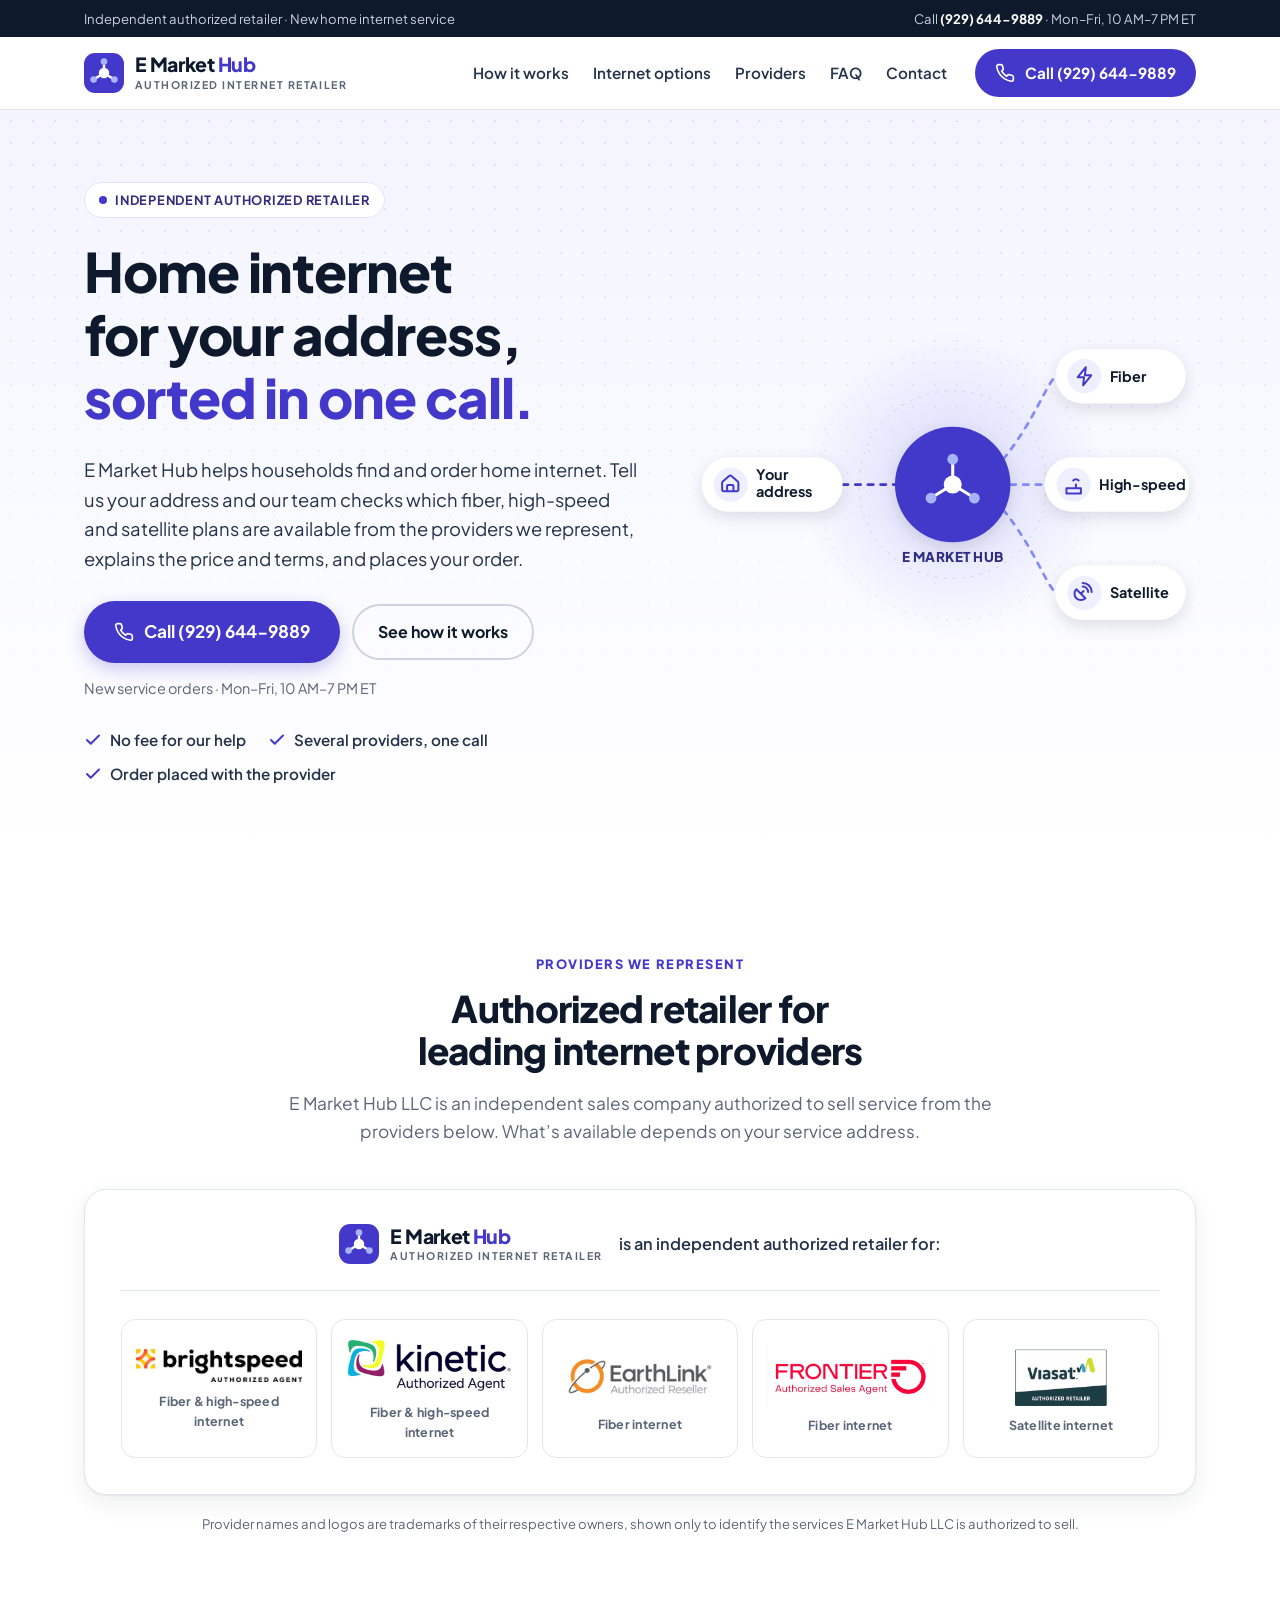
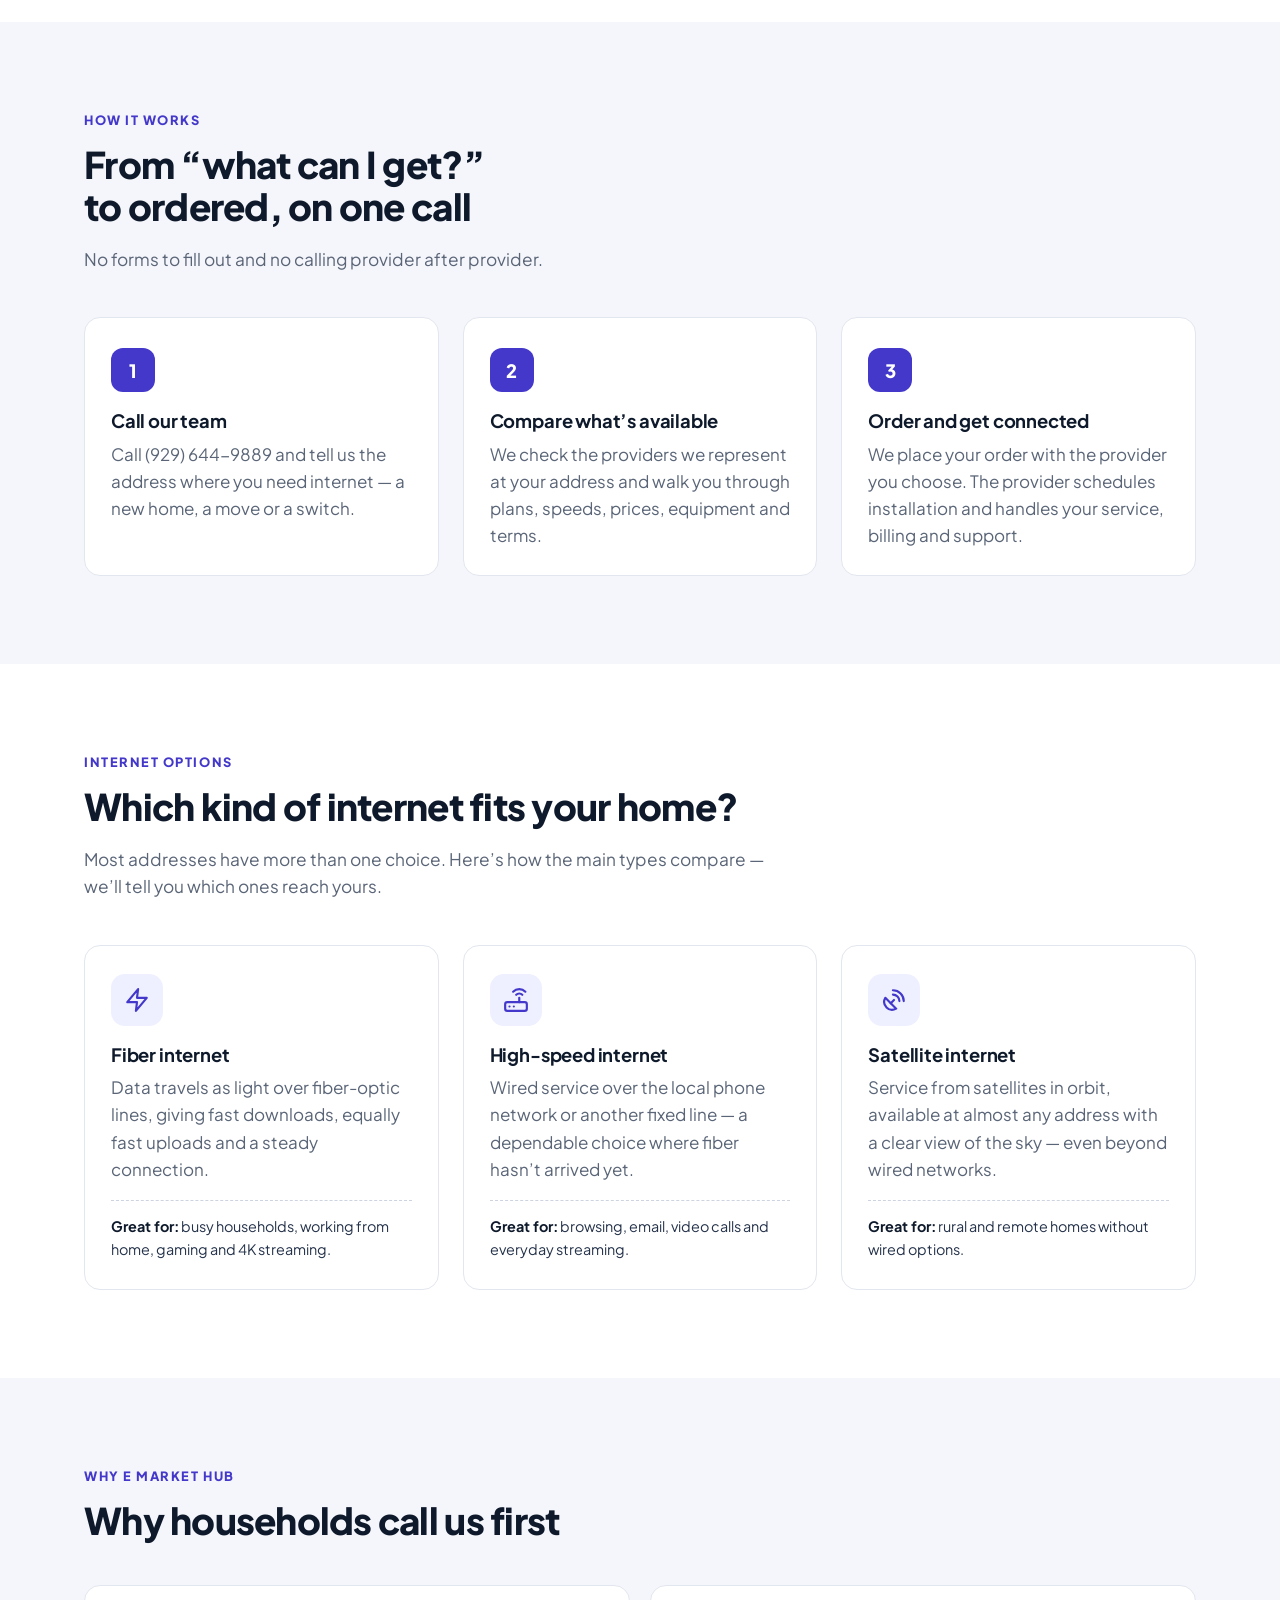
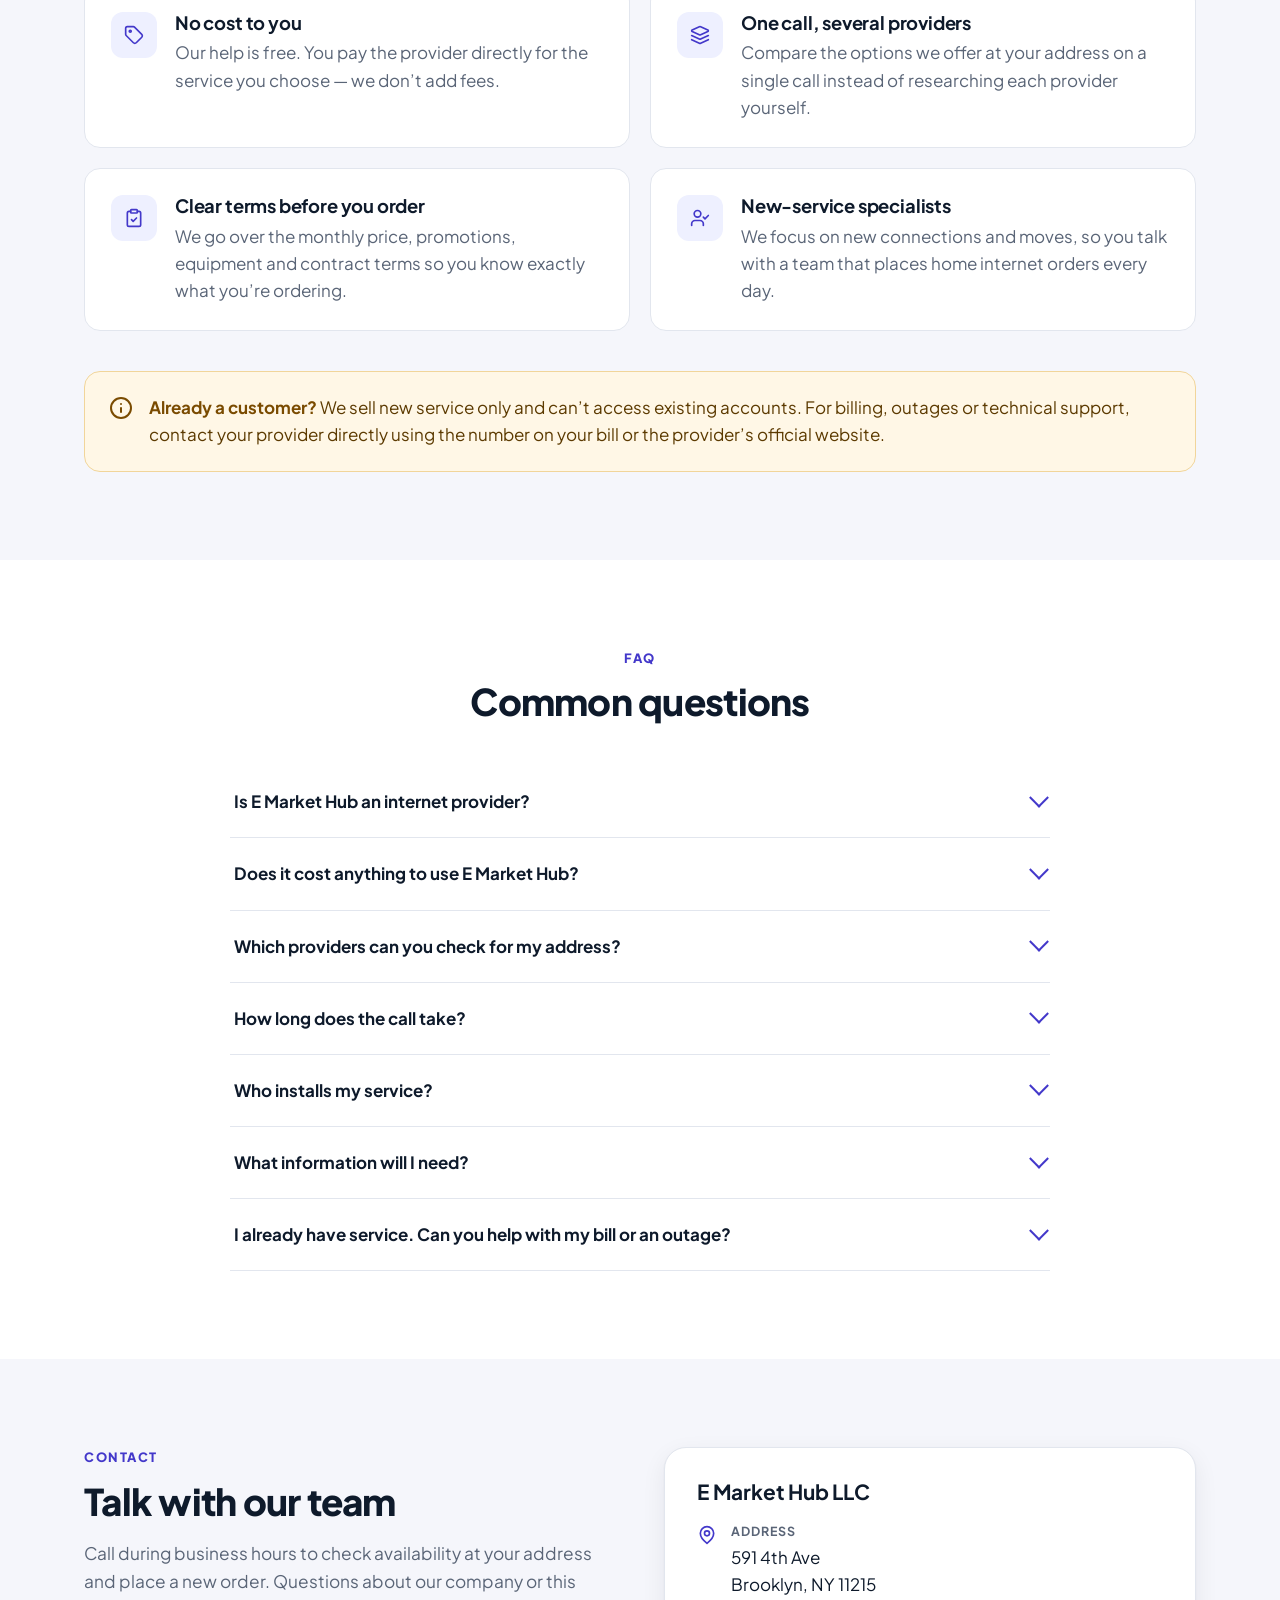
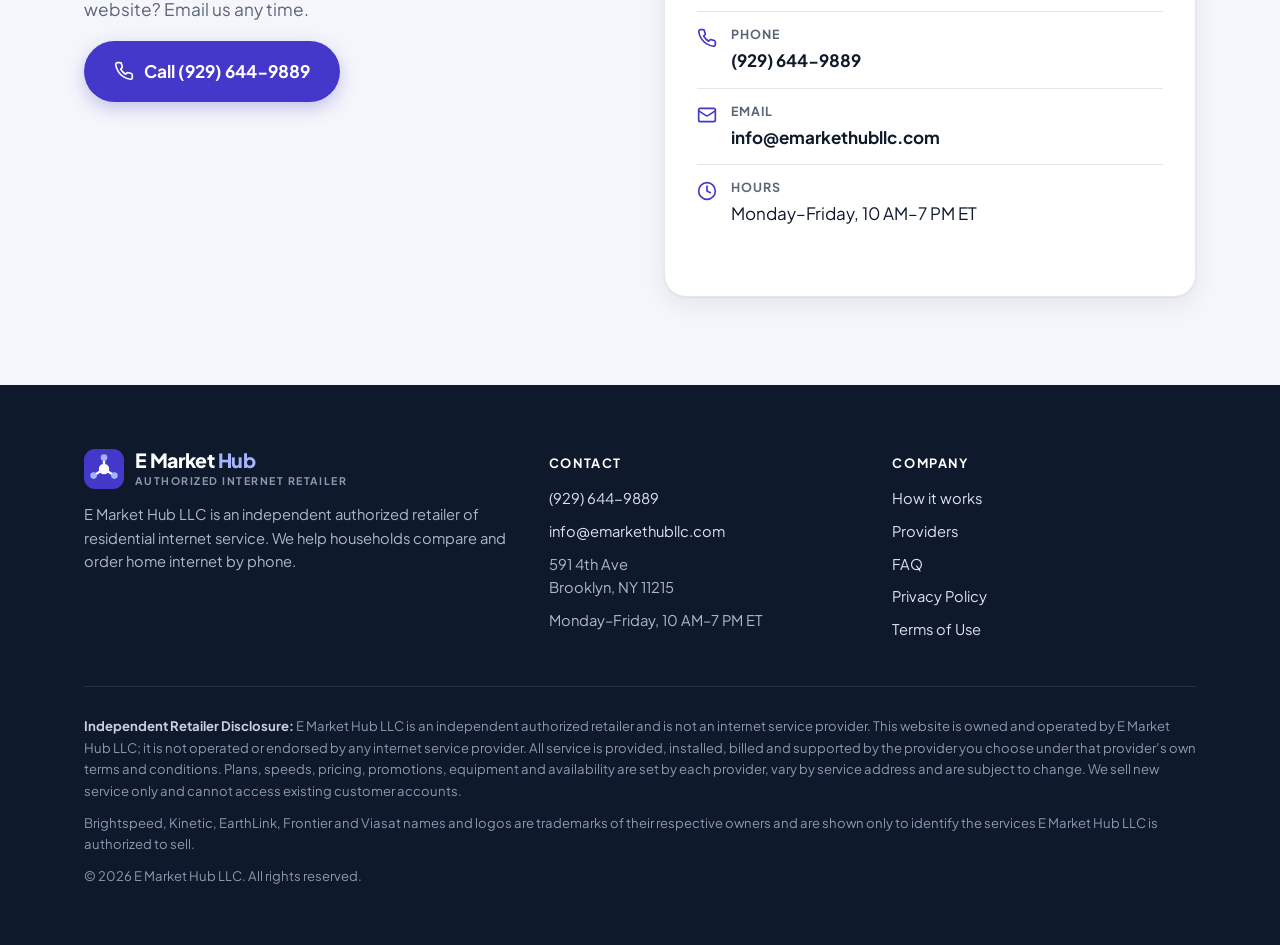
==== commit fd52eaf4: "Add Brooklyn address, (929) 644-9889 and custom domain Co-Authored-By: Claude Opus 5.5 <noreply@anth" ====
--- a/index.html
+++ b/index.html
@@ -22,14 +22,14 @@
 <a class="skip" href="#main">Skip to content</a>
 <div class="topbar"><div class="container">
   <span class="hide-sm">Independent authorized retailer &middot; New home internet service</span>
-  <span>Call <a href="tel:+18887253056">(888) 725-3056</a> &middot; Mon&ndash;Fri, 10&nbsp;AM&ndash;7&nbsp;PM ET</span>
+  <span>Call <a href="tel:+19296449889">(929) 644-9889</a> &middot; Mon&ndash;Fri, 10&nbsp;AM&ndash;7&nbsp;PM ET</span>
 </div></div>
 <header class="site-header"><div class="container">
   <a class="brand" href="index.html" aria-label="E Market Hub home"><svg viewBox="0 0 40 40" aria-hidden="true"><rect width="40" height="40" rx="11" fill="#4338CA"/><g stroke="#fff" stroke-width="2.4" stroke-linecap="round"><path d="M20 20 20 9.5M20 20 10.5 26M20 20 29.5 26"/></g><circle cx="20" cy="20" r="5.2" fill="#fff"/><g fill="#A5B4FC"><circle cx="20" cy="8.6" r="3.3"/><circle cx="9.6" cy="26.6" r="3.3"/><circle cx="30.4" cy="26.6" r="3.3"/></g></svg><span class="wm"><b>E Market <span>Hub</span></b><small>Authorized Internet Retailer</small></span></a>
   <nav class="nav" aria-label="Main">
     <a href="#how">How it works</a><a href="#options">Internet options</a><a href="#providers">Providers</a><a href="#faq">FAQ</a><a href="#contact">Contact</a>
   </nav>
-  <a class="btn btn-call btn-sm" href="tel:+18887253056"><svg class="ic" viewBox="0 0 24 24" aria-hidden="true"><path d="M22 16.9v3a2 2 0 0 1-2.2 2 19.8 19.8 0 0 1-8.6-3.1 19.5 19.5 0 0 1-6-6A19.8 19.8 0 0 1 2.1 4.2 2 2 0 0 1 4.1 2h3a2 2 0 0 1 2 1.7c.1.9.4 1.8.7 2.7a2 2 0 0 1-.5 2.1L8 9.8a16 16 0 0 0 6 6l1.3-1.3a2 2 0 0 1 2.1-.5c.9.3 1.8.6 2.7.7a2 2 0 0 1 1.7 2z"/></svg><span>Call<span class="num"> (888) 725-3056</span></span></a>
+  <a class="btn btn-call btn-sm" href="tel:+19296449889"><svg class="ic" viewBox="0 0 24 24" aria-hidden="true"><path d="M22 16.9v3a2 2 0 0 1-2.2 2 19.8 19.8 0 0 1-8.6-3.1 19.5 19.5 0 0 1-6-6A19.8 19.8 0 0 1 2.1 4.2 2 2 0 0 1 4.1 2h3a2 2 0 0 1 2 1.7c.1.9.4 1.8.7 2.7a2 2 0 0 1-.5 2.1L8 9.8a16 16 0 0 0 6 6l1.3-1.3a2 2 0 0 1 2.1-.5c.9.3 1.8.6 2.7.7a2 2 0 0 1 1.7 2z"/></svg><span>Call<span class="num"> (929) 644-9889</span></span></a>
 </div></header>
 
 <main id="main">
@@ -39,7 +39,7 @@
     <h1>Home internet for your address, <em>sorted in one call.</em></h1>
     <p class="lead">E Market Hub helps households find and order home internet. Tell us your address and our team checks which fiber, high-speed and satellite plans are available from the providers we represent, explains the price and terms, and places your order.</p>
     <div class="cta-row">
-      <a class="btn btn-call" href="tel:+18887253056"><svg class="ic" viewBox="0 0 24 24" aria-hidden="true"><path d="M22 16.9v3a2 2 0 0 1-2.2 2 19.8 19.8 0 0 1-8.6-3.1 19.5 19.5 0 0 1-6-6A19.8 19.8 0 0 1 2.1 4.2 2 2 0 0 1 4.1 2h3a2 2 0 0 1 2 1.7c.1.9.4 1.8.7 2.7a2 2 0 0 1-.5 2.1L8 9.8a16 16 0 0 0 6 6l1.3-1.3a2 2 0 0 1 2.1-.5c.9.3 1.8.6 2.7.7a2 2 0 0 1 1.7 2z"/></svg><span>Call (888) 725-3056</span></a>
+      <a class="btn btn-call" href="tel:+19296449889"><svg class="ic" viewBox="0 0 24 24" aria-hidden="true"><path d="M22 16.9v3a2 2 0 0 1-2.2 2 19.8 19.8 0 0 1-8.6-3.1 19.5 19.5 0 0 1-6-6A19.8 19.8 0 0 1 2.1 4.2 2 2 0 0 1 4.1 2h3a2 2 0 0 1 2 1.7c.1.9.4 1.8.7 2.7a2 2 0 0 1-.5 2.1L8 9.8a16 16 0 0 0 6 6l1.3-1.3a2 2 0 0 1 2.1-.5c.9.3 1.8.6 2.7.7a2 2 0 0 1 1.7 2z"/></svg><span>Call (929) 644-9889</span></a>
       <a class="btn btn-ghost" href="#how">See how it works</a>
     </div>
     <p class="cta-note">New service orders &middot; Mon&ndash;Fri, 10&nbsp;AM&ndash;7&nbsp;PM ET</p>
@@ -123,7 +123,7 @@
     <p>No forms to fill out and no calling provider after provider.</p>
   </div>
   <ol class="steps">
-    <li class="step"><h3>Call our team</h3><p>Call (888) 725-3056 and tell us the address where you need internet &mdash; a new home, a move or a switch.</p></li>
+    <li class="step"><h3>Call our team</h3><p>Call (929) 644-9889 and tell us the address where you need internet &mdash; a new home, a move or a switch.</p></li>
     <li class="step"><h3>Compare what&rsquo;s available</h3><p>We check the providers we represent at your address and walk you through plans, speeds, prices, equipment and terms.</p></li>
     <li class="step"><h3>Order and get connected</h3><p>We place your order with the provider you choose. The provider schedules installation and handles your service, billing and support.</p></li>
   </ol>
@@ -183,13 +183,13 @@
     <span class="kicker">Contact</span>
     <h2>Talk with our team</h2>
     <p class="lead">Call during business hours to check availability at your address and place a new order. Questions about our company or this website? Email us any time.</p>
-    <a class="btn btn-call" href="tel:+18887253056"><svg class="ic" viewBox="0 0 24 24" aria-hidden="true"><path d="M22 16.9v3a2 2 0 0 1-2.2 2 19.8 19.8 0 0 1-8.6-3.1 19.5 19.5 0 0 1-6-6A19.8 19.8 0 0 1 2.1 4.2 2 2 0 0 1 4.1 2h3a2 2 0 0 1 2 1.7c.1.9.4 1.8.7 2.7a2 2 0 0 1-.5 2.1L8 9.8a16 16 0 0 0 6 6l1.3-1.3a2 2 0 0 1 2.1-.5c.9.3 1.8.6 2.7.7a2 2 0 0 1 1.7 2z"/></svg><span>Call (888) 725-3056</span></a>
+    <a class="btn btn-call" href="tel:+19296449889"><svg class="ic" viewBox="0 0 24 24" aria-hidden="true"><path d="M22 16.9v3a2 2 0 0 1-2.2 2 19.8 19.8 0 0 1-8.6-3.1 19.5 19.5 0 0 1-6-6A19.8 19.8 0 0 1 2.1 4.2 2 2 0 0 1 4.1 2h3a2 2 0 0 1 2 1.7c.1.9.4 1.8.7 2.7a2 2 0 0 1-.5 2.1L8 9.8a16 16 0 0 0 6 6l1.3-1.3a2 2 0 0 1 2.1-.5c.9.3 1.8.6 2.7.7a2 2 0 0 1 1.7 2z"/></svg><span>Call (929) 644-9889</span></a>
   </div>
   <div class="card">
     <h3>E Market Hub LLC</h3>
     <ul class="clist">
-      <li><svg class="ic" viewBox="0 0 24 24" aria-hidden="true"><path d="M20 10c0 6-8 12-8 12s-8-6-8-12a8 8 0 0 1 16 0Z"/><circle cx="12" cy="10" r="3"/></svg><div><b>Address</b><span class="todo">Business street address, City, ST ZIP &mdash; to add</span></div></li>
-      <li><svg class="ic" viewBox="0 0 24 24" aria-hidden="true"><path d="M22 16.9v3a2 2 0 0 1-2.2 2 19.8 19.8 0 0 1-8.6-3.1 19.5 19.5 0 0 1-6-6A19.8 19.8 0 0 1 2.1 4.2 2 2 0 0 1 4.1 2h3a2 2 0 0 1 2 1.7c.1.9.4 1.8.7 2.7a2 2 0 0 1-.5 2.1L8 9.8a16 16 0 0 0 6 6l1.3-1.3a2 2 0 0 1 2.1-.5c.9.3 1.8.6 2.7.7a2 2 0 0 1 1.7 2z"/></svg><div><b>Phone</b><a href="tel:+18887253056">(888) 725-3056</a></div></li>
+      <li><svg class="ic" viewBox="0 0 24 24" aria-hidden="true"><path d="M20 10c0 6-8 12-8 12s-8-6-8-12a8 8 0 0 1 16 0Z"/><circle cx="12" cy="10" r="3"/></svg><div><b>Address</b>591 4th Ave<br>Brooklyn, NY 11215</div></li>
+      <li><svg class="ic" viewBox="0 0 24 24" aria-hidden="true"><path d="M22 16.9v3a2 2 0 0 1-2.2 2 19.8 19.8 0 0 1-8.6-3.1 19.5 19.5 0 0 1-6-6A19.8 19.8 0 0 1 2.1 4.2 2 2 0 0 1 4.1 2h3a2 2 0 0 1 2 1.7c.1.9.4 1.8.7 2.7a2 2 0 0 1-.5 2.1L8 9.8a16 16 0 0 0 6 6l1.3-1.3a2 2 0 0 1 2.1-.5c.9.3 1.8.6 2.7.7a2 2 0 0 1 1.7 2z"/></svg><div><b>Phone</b><a href="tel:+19296449889">(929) 644-9889</a></div></li>
       <li><svg class="ic" viewBox="0 0 24 24" aria-hidden="true"><rect width="20" height="16" x="2" y="4" rx="2"/><path d="m22 7-8.97 5.7a1.94 1.94 0 0 1-2.06 0L2 7"/></svg><div><b>Email</b><a href="mailto:info@emarkethubllc.com">info@emarkethubllc.com</a></div></li>
       <li><svg class="ic" viewBox="0 0 24 24" aria-hidden="true"><circle cx="12" cy="12" r="10"/><path d="M12 6v6l4 2"/></svg><div><b>Hours</b>Monday&ndash;Friday, 10&nbsp;AM&ndash;7&nbsp;PM ET</div></li>
     </ul>
@@ -205,9 +205,9 @@
     <div>
       <h4>Contact</h4>
       <ul>
-        <li><a href="tel:+18887253056">(888) 725-3056</a></li>
+        <li><a href="tel:+19296449889">(929) 644-9889</a></li>
         <li><a href="mailto:info@emarkethubllc.com">info@emarkethubllc.com</a></li>
-        <li><span class="todo">Business street address, City, ST ZIP &mdash; to add</span></li>
+        <li>591 4th Ave<br>Brooklyn, NY 11215</li>
         <li>Monday&ndash;Friday, 10&nbsp;AM&ndash;7&nbsp;PM ET</li>
       </ul>
     </div>
@@ -228,6 +228,6 @@
     <p>&copy; 2026 E Market Hub LLC. All rights reserved.</p>
   </div>
 </div></footer>
-<div class="callbar"><a class="btn btn-call" href="tel:+18887253056"><svg class="ic" viewBox="0 0 24 24" aria-hidden="true"><path d="M22 16.9v3a2 2 0 0 1-2.2 2 19.8 19.8 0 0 1-8.6-3.1 19.5 19.5 0 0 1-6-6A19.8 19.8 0 0 1 2.1 4.2 2 2 0 0 1 4.1 2h3a2 2 0 0 1 2 1.7c.1.9.4 1.8.7 2.7a2 2 0 0 1-.5 2.1L8 9.8a16 16 0 0 0 6 6l1.3-1.3a2 2 0 0 1 2.1-.5c.9.3 1.8.6 2.7.7a2 2 0 0 1 1.7 2z"/></svg><span>Call (888) 725-3056</span></a></div>
+<div class="callbar"><a class="btn btn-call" href="tel:+19296449889"><svg class="ic" viewBox="0 0 24 24" aria-hidden="true"><path d="M22 16.9v3a2 2 0 0 1-2.2 2 19.8 19.8 0 0 1-8.6-3.1 19.5 19.5 0 0 1-6-6A19.8 19.8 0 0 1 2.1 4.2 2 2 0 0 1 4.1 2h3a2 2 0 0 1 2 1.7c.1.9.4 1.8.7 2.7a2 2 0 0 1-.5 2.1L8 9.8a16 16 0 0 0 6 6l1.3-1.3a2 2 0 0 1 2.1-.5c.9.3 1.8.6 2.7.7a2 2 0 0 1 1.7 2z"/></svg><span>Call (929) 644-9889</span></a></div>
 </body>
 </html>
